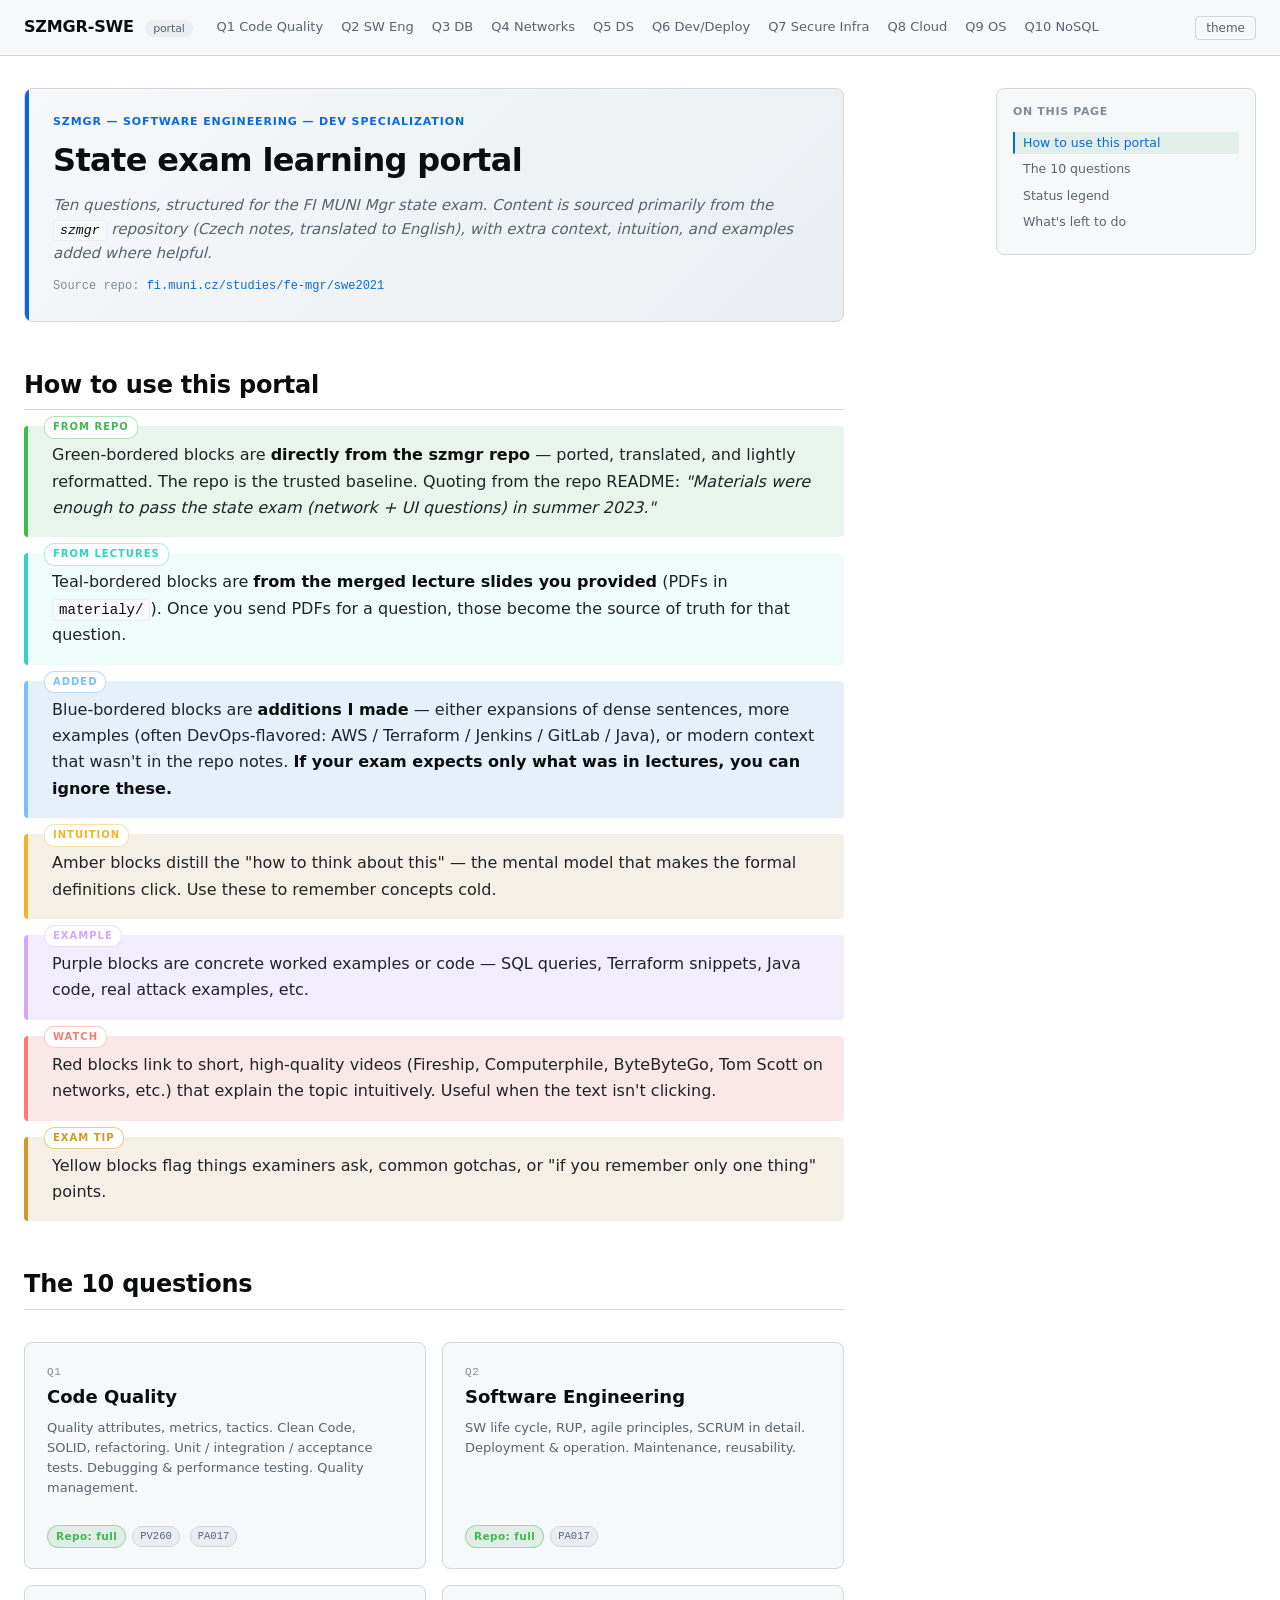
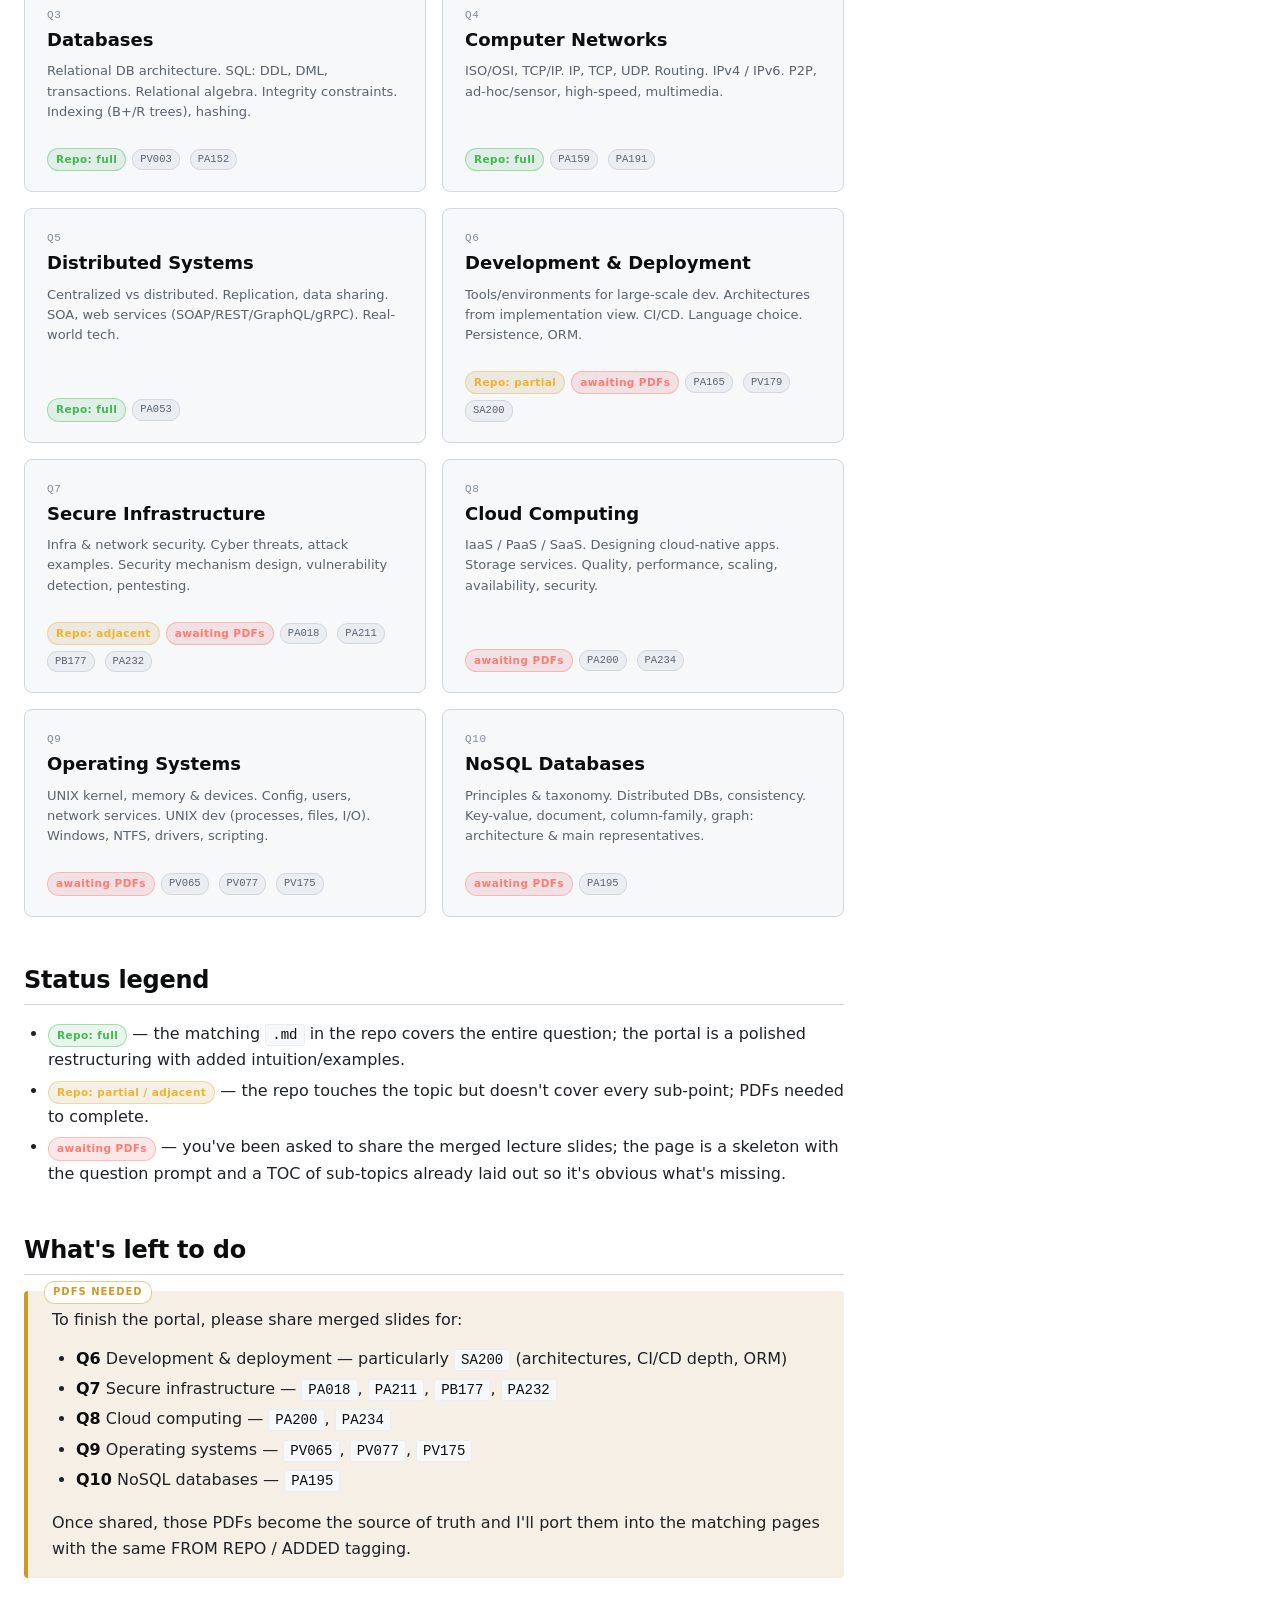
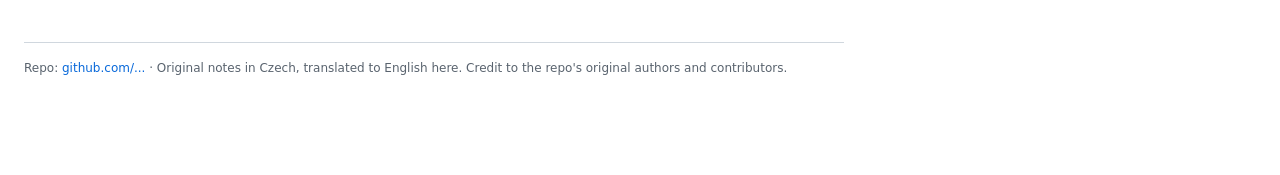
==== index.html @ dc1b9bb8 "Initial portal" ====
<!doctype html>
<html lang="en">
<head>
  <meta charset="utf-8">
  <meta name="viewport" content="width=device-width, initial-scale=1">
  <title>SZMGR-SWE — State Exam Learning Portal</title>
  <link rel="stylesheet" href="assets/style.css">
</head>
<body>

<header class="topnav">
  <div class="topnav-inner">
    <a href="index.html" class="brand">SZMGR-SWE <span class="brand-tag">portal</span></a>
    <nav>
      <a href="01-code-quality.html">Q1 Code Quality</a>
      <a href="02-software-engineering.html">Q2 SW Eng</a>
      <a href="03-databases.html">Q3 DB</a>
      <a href="04-networks.html">Q4 Networks</a>
      <a href="05-distributed-systems.html">Q5 DS</a>
      <a href="06-development-deployment.html">Q6 Dev/Deploy</a>
      <a href="07-secure-infrastructure.html">Q7 Secure Infra</a>
      <a href="08-cloud.html">Q8 Cloud</a>
      <a href="09-operating-systems.html">Q9 OS</a>
      <a href="10-nosql.html">Q10 NoSQL</a>
    </nav>
    <button class="theme-toggle" title="Toggle theme">theme</button>
  </div>
</header>

<div class="page">
<main>

  <section class="q-hero">
    <div class="q-label">SZMGR — Software Engineering — DEV specialization</div>
    <h1>State exam learning portal</h1>
    <p class="q-text">
      Ten questions, structured for the FI MUNI Mgr state exam.
      Content is sourced primarily from the <code>szmgr</code> repository (Czech notes, translated to English),
      with extra context, intuition, and examples added where helpful.
    </p>
    <div class="q-source">Source repo: <a href="https://www.fi.muni.cz/studies/fe-mgr/swe2021.html">fi.muni.cz/studies/fe-mgr/swe2021</a></div>
  </section>

  <h2>How to use this portal</h2>

  <div class="block from-repo">
    <span class="block-tag">FROM REPO</span>
    <p>Green-bordered blocks are <strong>directly from the szmgr repo</strong> &mdash; ported, translated, and lightly reformatted. The repo is the trusted baseline. Quoting from the repo README: <em>"Materials were enough to pass the state exam (network + UI questions) in summer 2023."</em></p>
  </div>

  <div class="block lectures">
    <span class="block-tag">FROM LECTURES</span>
    <p>Teal-bordered blocks are <strong>from the merged lecture slides you provided</strong> (PDFs in <code>materialy/</code>). Once you send PDFs for a question, those become the source of truth for that question.</p>
  </div>

  <div class="block added">
    <span class="block-tag">ADDED</span>
    <p>Blue-bordered blocks are <strong>additions I made</strong> &mdash; either expansions of dense sentences, more examples (often DevOps-flavored: AWS / Terraform / Jenkins / GitLab / Java), or modern context that wasn't in the repo notes. <strong>If your exam expects only what was in lectures, you can ignore these.</strong></p>
  </div>

  <div class="block intuition">
    <span class="block-tag">INTUITION</span>
    <p>Amber blocks distill the "how to think about this" &mdash; the mental model that makes the formal definitions click. Use these to remember concepts cold.</p>
  </div>

  <div class="block example">
    <span class="block-tag">EXAMPLE</span>
    <p>Purple blocks are concrete worked examples or code &mdash; SQL queries, Terraform snippets, Java code, real attack examples, etc.</p>
  </div>

  <div class="block watch">
    <span class="block-tag">WATCH</span>
    <p>Red blocks link to short, high-quality videos (Fireship, Computerphile, ByteByteGo, Tom Scott on networks, etc.) that explain the topic intuitively. Useful when the text isn't clicking.</p>
  </div>

  <div class="block warn">
    <span class="block-tag">EXAM TIP</span>
    <p>Yellow blocks flag things examiners ask, common gotchas, or "if you remember only one thing" points.</p>
  </div>

  <h2>The 10 questions</h2>

  <div class="cards">

    <a class="card" href="01-code-quality.html">
      <span class="card-num">Q1</span>
      <div class="card-title">Code Quality</div>
      <p class="card-desc">Quality attributes, metrics, tactics. Clean Code, SOLID, refactoring. Unit / integration / acceptance tests. Debugging & performance testing. Quality management.</p>
      <div class="card-meta">
        <span class="badge full">Repo: full</span>
        <span class="course-code">PV260</span>
        <span class="course-code">PA017</span>
      </div>
    </a>

    <a class="card" href="02-software-engineering.html">
      <span class="card-num">Q2</span>
      <div class="card-title">Software Engineering</div>
      <p class="card-desc">SW life cycle, RUP, agile principles, SCRUM in detail. Deployment & operation. Maintenance, reusability.</p>
      <div class="card-meta">
        <span class="badge full">Repo: full</span>
        <span class="course-code">PA017</span>
      </div>
    </a>

    <a class="card" href="03-databases.html">
      <span class="card-num">Q3</span>
      <div class="card-title">Databases</div>
      <p class="card-desc">Relational DB architecture. SQL: DDL, DML, transactions. Relational algebra. Integrity constraints. Indexing (B+/R trees), hashing.</p>
      <div class="card-meta">
        <span class="badge full">Repo: full</span>
        <span class="course-code">PV003</span>
        <span class="course-code">PA152</span>
      </div>
    </a>

    <a class="card" href="04-networks.html">
      <span class="card-num">Q4</span>
      <div class="card-title">Computer Networks</div>
      <p class="card-desc">ISO/OSI, TCP/IP. IP, TCP, UDP. Routing. IPv4 / IPv6. P2P, ad-hoc/sensor, high-speed, multimedia.</p>
      <div class="card-meta">
        <span class="badge full">Repo: full</span>
        <span class="course-code">PA159</span>
        <span class="course-code">PA191</span>
      </div>
    </a>

    <a class="card" href="05-distributed-systems.html">
      <span class="card-num">Q5</span>
      <div class="card-title">Distributed Systems</div>
      <p class="card-desc">Centralized vs distributed. Replication, data sharing. SOA, web services (SOAP/REST/GraphQL/gRPC). Real-world tech.</p>
      <div class="card-meta">
        <span class="badge full">Repo: full</span>
        <span class="course-code">PA053</span>
      </div>
    </a>

    <a class="card" href="06-development-deployment.html">
      <span class="card-num">Q6</span>
      <div class="card-title">Development & Deployment</div>
      <p class="card-desc">Tools/environments for large-scale dev. Architectures from implementation view. CI/CD. Language choice. Persistence, ORM.</p>
      <div class="card-meta">
        <span class="badge partial">Repo: partial</span>
        <span class="badge pdf">awaiting PDFs</span>
        <span class="course-code">PA165</span>
        <span class="course-code">PV179</span>
        <span class="course-code">SA200</span>
      </div>
    </a>

    <a class="card" href="07-secure-infrastructure.html">
      <span class="card-num">Q7</span>
      <div class="card-title">Secure Infrastructure</div>
      <p class="card-desc">Infra & network security. Cyber threats, attack examples. Security mechanism design, vulnerability detection, pentesting.</p>
      <div class="card-meta">
        <span class="badge partial">Repo: adjacent</span>
        <span class="badge pdf">awaiting PDFs</span>
        <span class="course-code">PA018</span>
        <span class="course-code">PA211</span>
        <span class="course-code">PB177</span>
        <span class="course-code">PA232</span>
      </div>
    </a>

    <a class="card" href="08-cloud.html">
      <span class="card-num">Q8</span>
      <div class="card-title">Cloud Computing</div>
      <p class="card-desc">IaaS / PaaS / SaaS. Designing cloud-native apps. Storage services. Quality, performance, scaling, availability, security.</p>
      <div class="card-meta">
        <span class="badge pdf">awaiting PDFs</span>
        <span class="course-code">PA200</span>
        <span class="course-code">PA234</span>
      </div>
    </a>

    <a class="card" href="09-operating-systems.html">
      <span class="card-num">Q9</span>
      <div class="card-title">Operating Systems</div>
      <p class="card-desc">UNIX kernel, memory & devices. Config, users, network services. UNIX dev (processes, files, I/O). Windows, NTFS, drivers, scripting.</p>
      <div class="card-meta">
        <span class="badge pdf">awaiting PDFs</span>
        <span class="course-code">PV065</span>
        <span class="course-code">PV077</span>
        <span class="course-code">PV175</span>
      </div>
    </a>

    <a class="card" href="10-nosql.html">
      <span class="card-num">Q10</span>
      <div class="card-title">NoSQL Databases</div>
      <p class="card-desc">Principles & taxonomy. Distributed DBs, consistency. Key-value, document, column-family, graph: architecture & main representatives.</p>
      <div class="card-meta">
        <span class="badge pdf">awaiting PDFs</span>
        <span class="course-code">PA195</span>
      </div>
    </a>

  </div>

  <h2>Status legend</h2>
  <ul>
    <li><span class="badge full">Repo: full</span> &mdash; the matching <code>.md</code> in the repo covers the entire question; the portal is a polished restructuring with added intuition/examples.</li>
    <li><span class="badge partial">Repo: partial / adjacent</span> &mdash; the repo touches the topic but doesn't cover every sub-point; PDFs needed to complete.</li>
    <li><span class="badge pdf">awaiting PDFs</span> &mdash; you've been asked to share the merged lecture slides; the page is a skeleton with the question prompt and a TOC of sub-topics already laid out so it's obvious what's missing.</li>
  </ul>

  <h2>What's left to do</h2>

  <div class="block warn">
    <span class="block-tag">PDFs needed</span>
    <p>To finish the portal, please share merged slides for:</p>
    <ul>
      <li><strong>Q6</strong> Development &amp; deployment &mdash; particularly <code>SA200</code> (architectures, CI/CD depth, ORM)</li>
      <li><strong>Q7</strong> Secure infrastructure &mdash; <code>PA018</code>, <code>PA211</code>, <code>PB177</code>, <code>PA232</code></li>
      <li><strong>Q8</strong> Cloud computing &mdash; <code>PA200</code>, <code>PA234</code></li>
      <li><strong>Q9</strong> Operating systems &mdash; <code>PV065</code>, <code>PV077</code>, <code>PV175</code></li>
      <li><strong>Q10</strong> NoSQL databases &mdash; <code>PA195</code></li>
    </ul>
    <p>Once shared, those PDFs become the source of truth and I'll port them into the matching pages with the same FROM REPO / ADDED tagging.</p>
  </div>

  <div class="footnote">
    Repo: <a href="https://github.com/">github.com/...</a> &middot; Original notes in Czech, translated to English here. Credit to the repo's original authors and contributors.
  </div>

</main>

<aside class="toc">
  <h4 class="toc-title">On this page</h4>
  <ol></ol>
</aside>
</div>

<script src="assets/script.js"></script>
</body>
</html>
---- assets/style.css ----
/* =========================================================
   SZMGR-SWE Learning Portal — shared stylesheet
   ========================================================= */

:root {
  --bg:           #0d1117;
  --bg-card:      #161b22;
  --bg-elev:      #21262d;
  --bg-code:      #1f2428;
  --border:       #30363d;
  --border-soft:  #21262d;

  --fg:           #c9d1d9;
  --fg-muted:     #8b949e;
  --fg-strong:    #f0f6fc;
  --fg-dim:       #6e7681;

  --accent:       #58a6ff;
  --accent-strong:#1f6feb;

  --repo:         #3fb950;
  --repo-bg:      rgba(63, 185, 80, 0.08);
  --repo-border:  rgba(63, 185, 80, 0.4);

  --added:        #79c0ff;
  --added-bg:     rgba(56, 139, 253, 0.10);
  --added-border: rgba(88, 166, 255, 0.4);

  --lectures:     #2dd4bf;
  --lectures-bg:  rgba(45, 212, 191, 0.08);
  --lectures-border: rgba(45, 212, 191, 0.4);

  --intuition:    #f0b429;
  --intuition-bg: rgba(240, 180, 41, 0.08);
  --intuition-border: rgba(240, 180, 41, 0.4);

  --example:      #d2a8ff;
  --example-bg:   rgba(210, 168, 255, 0.08);
  --example-border: rgba(210, 168, 255, 0.4);

  --watch:        #ff7b72;
  --watch-bg:     rgba(255, 123, 114, 0.08);
  --watch-border: rgba(255, 123, 114, 0.4);

  --warn:         #d29922;
  --warn-bg:      rgba(187, 128, 9, 0.10);
  --warn-border:  rgba(210, 153, 34, 0.5);

  --danger:       #f85149;

  --max-w:        1400px;
  --content-w:    820px;
  --toc-w:        260px;
  --radius:       8px;
  --radius-sm:    4px;
  --font-sans:    -apple-system, BlinkMacSystemFont, 'Segoe UI', system-ui, sans-serif;
  --font-mono:    'JetBrains Mono', 'Cascadia Code', 'Fira Code', Consolas, monospace;
  --shadow:       0 4px 12px rgba(0, 0, 0, 0.5);
}

@media (prefers-color-scheme: light) {
  :root.auto-theme {
    --bg:           #ffffff;
    --bg-card:      #f6f8fa;
    --bg-elev:      #eaeef2;
    --bg-code:      #f6f8fa;
    --border:       #d0d7de;
    --border-soft:  #eaeef2;
    --fg:           #1f2328;
    --fg-muted:     #59636e;
    --fg-strong:    #0c0d0e;
    --fg-dim:       #818b98;
    --accent:       #0969da;
    --accent-strong:#0550ae;
    --repo-bg:      rgba(46, 160, 67, 0.10);
    --added-bg:     rgba(9, 105, 218, 0.10);
    --intuition-bg: rgba(159, 110, 0, 0.10);
    --example-bg:   rgba(130, 80, 223, 0.10);
    --watch-bg:     rgba(207, 34, 46, 0.10);
    --warn-bg:      rgba(154, 103, 0, 0.10);
    --shadow:       0 4px 12px rgba(0, 0, 0, 0.10);
  }
}

* { box-sizing: border-box; }

html { scroll-behavior: smooth; scroll-padding-top: 80px; }

body {
  margin: 0;
  background: var(--bg);
  color: var(--fg);
  font-family: var(--font-sans);
  line-height: 1.65;
  font-size: 16px;
  -webkit-font-smoothing: antialiased;
}

/* ---------- Top navigation ---------- */
.topnav {
  position: sticky; top: 0; z-index: 50;
  background: var(--bg-card);
  border-bottom: 1px solid var(--border);
  backdrop-filter: blur(10px);
}
.topnav-inner {
  max-width: var(--max-w);
  margin: 0 auto;
  padding: 12px 24px;
  display: flex; align-items: center; gap: 24px;
}
.brand {
  font-weight: 700;
  color: var(--fg-strong);
  text-decoration: none;
  font-size: 16px;
  letter-spacing: -0.01em;
}
.brand-tag {
  font-size: 11px;
  color: var(--fg-muted);
  font-weight: 500;
  margin-left: 6px;
  padding: 2px 8px;
  background: var(--bg-elev);
  border-radius: 12px;
}
.topnav nav { display: flex; gap: 18px; flex: 1; flex-wrap: wrap; }
.topnav nav a {
  color: var(--fg-muted);
  text-decoration: none;
  font-size: 13px;
  padding: 4px 0;
  border-bottom: 2px solid transparent;
  transition: color 0.15s, border-color 0.15s;
}
.topnav nav a:hover,
.topnav nav a.active {
  color: var(--accent);
  border-bottom-color: var(--accent);
}
.theme-toggle {
  background: none; border: 1px solid var(--border); color: var(--fg-muted);
  font-size: 12px; padding: 4px 10px; border-radius: var(--radius-sm);
  cursor: pointer; font-family: inherit;
}
.theme-toggle:hover { color: var(--fg-strong); border-color: var(--fg-muted); }

/* ---------- Page layout ---------- */
.page {
  max-width: var(--max-w);
  margin: 0 auto;
  padding: 32px 24px 96px;
  display: grid;
  grid-template-columns: 1fr var(--toc-w);
  gap: 48px;
}
@media (max-width: 1024px) {
  .page { grid-template-columns: 1fr; }
  .toc { display: none; }
}

main { min-width: 0; max-width: var(--content-w); }

/* ---------- TOC ---------- */
.toc {
  position: sticky; top: 80px;
  align-self: start;
  max-height: calc(100vh - 100px);
  overflow-y: auto;
  padding: 16px;
  background: var(--bg-card);
  border: 1px solid var(--border);
  border-radius: var(--radius);
  font-size: 13px;
}
.toc-title {
  font-weight: 600;
  font-size: 11px;
  text-transform: uppercase;
  letter-spacing: 0.06em;
  color: var(--fg-dim);
  margin: 0 0 12px;
}
.toc ol { list-style: none; padding: 0; margin: 0; }
.toc li { margin: 4px 0; }
.toc a {
  color: var(--fg-muted);
  text-decoration: none;
  border-left: 2px solid transparent;
  padding: 2px 8px;
  display: block;
  line-height: 1.4;
  font-size: 12.5px;
}
.toc a:hover { color: var(--fg-strong); border-left-color: var(--border); }
.toc a.active { color: var(--accent); border-left-color: var(--accent); background: var(--repo-bg); }
.toc .toc-l2 { padding-left: 16px; font-size: 12px; }

/* ---------- Headings ---------- */
h1, h2, h3, h4 { color: var(--fg-strong); font-weight: 600; line-height: 1.3; }
h1 { font-size: 32px; margin: 0 0 8px; letter-spacing: -0.02em; }
h2 {
  font-size: 24px;
  margin: 48px 0 16px;
  padding-bottom: 8px;
  border-bottom: 1px solid var(--border);
  letter-spacing: -0.01em;
}
h3 { font-size: 18px; margin: 32px 0 12px; }
h4 { font-size: 15px; margin: 24px 0 8px; color: var(--fg); text-transform: uppercase; letter-spacing: 0.04em; }

p { margin: 0 0 12px; }
a { color: var(--accent); text-decoration: none; border-bottom: 1px solid transparent; }
a:hover { border-bottom-color: var(--accent); }

ul, ol { padding-left: 24px; margin: 0 0 16px; }
li { margin: 4px 0; }
li > ul, li > ol { margin: 4px 0; }

strong { color: var(--fg-strong); font-weight: 600; }
em { color: var(--fg); }

hr { border: none; border-top: 1px solid var(--border); margin: 32px 0; }

/* ---------- Page hero / question quote ---------- */
.q-hero {
  background: linear-gradient(135deg, var(--bg-card), var(--bg-elev));
  border: 1px solid var(--border);
  border-radius: var(--radius);
  padding: 24px 28px;
  margin: 0 0 32px;
  position: relative;
  overflow: hidden;
}
.q-hero::before {
  content: ''; position: absolute; left: 0; top: 0; bottom: 0;
  width: 4px; background: var(--accent);
}
.q-hero .q-label {
  font-size: 11px;
  text-transform: uppercase;
  letter-spacing: 0.08em;
  color: var(--accent);
  font-weight: 700;
  margin-bottom: 8px;
}
.q-hero h1 { margin: 0 0 12px; }
.q-hero .q-text {
  color: var(--fg-muted);
  font-style: italic;
  font-size: 15px;
  line-height: 1.6;
}
.q-hero .q-source {
  margin-top: 12px;
  font-size: 12px;
  color: var(--fg-dim);
  font-family: var(--font-mono);
}

/* ---------- Tagged content blocks ---------- */
.block {
  position: relative;
  border-left: 4px solid;
  border-radius: var(--radius-sm);
  padding: 16px 20px 16px 24px;
  margin: 16px 0;
  background: var(--bg-card);
}
.block-tag {
  position: absolute;
  top: -10px;
  left: 16px;
  font-size: 10px;
  font-weight: 700;
  letter-spacing: 0.1em;
  text-transform: uppercase;
  padding: 2px 8px;
  border-radius: 10px;
  background: var(--bg);
  border: 1px solid;
}
.block.from-repo {
  border-left-color: var(--repo);
  background: var(--repo-bg);
}
.block.from-repo .block-tag {
  color: var(--repo);
  border-color: var(--repo-border);
}
.block.added {
  border-left-color: var(--added);
  background: var(--added-bg);
}
.block.added .block-tag {
  color: var(--added);
  border-color: var(--added-border);
}
.block.lectures {
  border-left-color: var(--lectures);
  background: var(--lectures-bg);
}
.block.lectures .block-tag {
  color: var(--lectures);
  border-color: var(--lectures-border);
}
.block.intuition {
  border-left-color: var(--intuition);
  background: var(--intuition-bg);
}
.block.intuition .block-tag {
  color: var(--intuition);
  border-color: var(--intuition-border);
}
.block.example {
  border-left-color: var(--example);
  background: var(--example-bg);
}
.block.example .block-tag {
  color: var(--example);
  border-color: var(--example-border);
}
.block.watch {
  border-left-color: var(--watch);
  background: var(--watch-bg);
}
.block.watch .block-tag {
  color: var(--watch);
  border-color: var(--watch-border);
}
.block.warn {
  border-left-color: var(--warn);
  background: var(--warn-bg);
}
.block.warn .block-tag {
  color: var(--warn);
  border-color: var(--warn-border);
}

.block p:last-child { margin-bottom: 0; }
.block ul:last-child, .block ol:last-child { margin-bottom: 0; }

/* Inline tags within paragraphs */
.tag {
  display: inline-block;
  font-size: 10px;
  font-weight: 700;
  letter-spacing: 0.08em;
  text-transform: uppercase;
  padding: 1px 6px;
  border-radius: 10px;
  border: 1px solid;
  vertical-align: middle;
  margin-right: 6px;
}
.tag.from-repo { color: var(--repo); border-color: var(--repo-border); background: var(--repo-bg); }
.tag.added     { color: var(--added); border-color: var(--added-border); background: var(--added-bg); }
.tag.lectures  { color: var(--lectures); border-color: var(--lectures-border); background: var(--lectures-bg); }

/* ---------- Code blocks ---------- */
code {
  font-family: var(--font-mono);
  background: var(--bg-code);
  padding: 2px 6px;
  border-radius: 3px;
  font-size: 0.88em;
  color: var(--fg-strong);
  border: 1px solid var(--border-soft);
}
pre {
  background: var(--bg-code);
  border: 1px solid var(--border);
  border-radius: var(--radius);
  padding: 14px 18px;
  overflow-x: auto;
  font-family: var(--font-mono);
  font-size: 13.5px;
  line-height: 1.5;
  margin: 12px 0;
}
pre code {
  background: transparent;
  border: none;
  padding: 0;
  font-size: inherit;
  color: var(--fg);
}
/* simple syntax cues */
.sql-kw, .kw     { color: #ff7b72; font-weight: 600; }
.sql-fn, .fn     { color: #d2a8ff; }
.sql-str, .str   { color: #a5d6ff; }
.sql-num, .num   { color: #79c0ff; }
.sql-com, .com   { color: var(--fg-dim); font-style: italic; }
.type            { color: #ffa657; }
.var             { color: #ffa657; }

/* ---------- Tables ---------- */
table {
  width: 100%;
  border-collapse: collapse;
  margin: 16px 0;
  font-size: 14px;
}
th, td {
  text-align: left;
  padding: 8px 12px;
  border-bottom: 1px solid var(--border);
}
th {
  background: var(--bg-elev);
  font-weight: 600;
  color: var(--fg-strong);
  font-size: 13px;
}
tr:hover td { background: var(--bg-card); }

/* ---------- Figures and diagrams ---------- */
figure {
  margin: 20px 0;
  background: var(--bg-card);
  border: 1px solid var(--border);
  border-radius: var(--radius);
  padding: 16px;
  text-align: center;
}
figure img { max-width: 100%; height: auto; border-radius: var(--radius-sm); }
figcaption {
  margin-top: 10px;
  font-size: 12px;
  color: var(--fg-muted);
  font-style: italic;
}

.diagram {
  font-family: var(--font-mono);
  font-size: 12.5px;
  line-height: 1.4;
  background: var(--bg-code);
  border: 1px solid var(--border);
  border-radius: var(--radius);
  padding: 16px 20px;
  margin: 16px 0;
  overflow-x: auto;
  white-space: pre;
  color: var(--fg);
}

/* ---------- Landing-page question cards ---------- */
.cards {
  display: grid;
  grid-template-columns: repeat(auto-fill, minmax(320px, 1fr));
  gap: 16px;
  margin: 32px 0;
}
.card {
  background: var(--bg-card);
  border: 1px solid var(--border);
  border-radius: var(--radius);
  padding: 20px 22px;
  text-decoration: none;
  color: var(--fg);
  transition: transform 0.15s, border-color 0.15s, box-shadow 0.15s;
  position: relative;
  display: flex; flex-direction: column;
  min-height: 200px;
}
.card:hover {
  transform: translateY(-2px);
  border-color: var(--accent);
  box-shadow: var(--shadow);
}
.card-num {
  font-family: var(--font-mono);
  font-size: 11px;
  color: var(--fg-dim);
  letter-spacing: 0.06em;
}
.card-title {
  font-size: 18px;
  font-weight: 600;
  color: var(--fg-strong);
  margin: 4px 0 10px;
  line-height: 1.3;
}
.card-desc {
  font-size: 13px;
  color: var(--fg-muted);
  line-height: 1.55;
  flex: 1;
}
.card-meta {
  display: flex; gap: 6px; align-items: center;
  margin-top: 14px;
  flex-wrap: wrap;
}
.badge {
  display: inline-block;
  padding: 2px 8px;
  border-radius: 12px;
  font-size: 10.5px;
  font-weight: 600;
  letter-spacing: 0.04em;
  border: 1px solid;
}
.badge.full    { color: var(--repo); border-color: var(--repo-border); background: var(--repo-bg); }
.badge.partial { color: var(--intuition); border-color: var(--intuition-border); background: var(--intuition-bg); }
.badge.pdf     { color: var(--watch); border-color: var(--watch-border); background: var(--watch-bg); }
.badge.course  { color: var(--fg-muted); border-color: var(--border); background: var(--bg-elev); font-family: var(--font-mono); }

/* ---------- Sub-topic checklist ---------- */
.subtopic-list {
  list-style: none;
  padding: 0;
  margin: 0;
  display: grid;
  grid-template-columns: repeat(auto-fill, minmax(220px, 1fr));
  gap: 6px;
}
.subtopic-list li {
  font-size: 12px;
  color: var(--fg-muted);
  padding: 4px 8px;
  background: var(--bg-elev);
  border-radius: var(--radius-sm);
  font-family: var(--font-mono);
}
.subtopic-list li::before {
  content: '▸ ';
  color: var(--accent);
  font-weight: bold;
}

/* ---------- Definition list ---------- */
dl.def-list { margin: 16px 0; }
dl.def-list dt {
  font-weight: 600;
  color: var(--fg-strong);
  margin-top: 12px;
  font-family: var(--font-mono);
  font-size: 14px;
}
dl.def-list dd {
  margin-left: 16px;
  color: var(--fg);
  font-size: 14px;
}

/* ---------- Acronym hover ---------- */
abbr[title] {
  border-bottom: 1px dotted var(--fg-muted);
  cursor: help;
  text-decoration: none;
}

/* ---------- Anchors ---------- */
.anchor {
  color: var(--fg-dim);
  margin-left: 8px;
  opacity: 0;
  transition: opacity 0.15s;
  font-weight: 400;
  font-size: 0.7em;
}
h2:hover .anchor, h3:hover .anchor { opacity: 1; }

/* ---------- Print ---------- */
@media print {
  .topnav, .toc { display: none; }
  .page { grid-template-columns: 1fr; padding: 0; }
  body { background: white; color: black; font-size: 11pt; }
  .block { break-inside: avoid; }
  a { color: black; text-decoration: underline; }
}

/* ---------- Misc ---------- */
.kbd {
  font-family: var(--font-mono);
  font-size: 11px;
  background: var(--bg-elev);
  border: 1px solid var(--border);
  border-bottom-width: 2px;
  border-radius: 3px;
  padding: 1px 6px;
  color: var(--fg-strong);
}

.footnote {
  font-size: 12px;
  color: var(--fg-muted);
  border-top: 1px solid var(--border);
  margin-top: 64px;
  padding-top: 16px;
}

.placeholder-banner {
  background: var(--warn-bg);
  border: 1px solid var(--warn-border);
  border-radius: var(--radius);
  padding: 16px 20px;
  margin: 16px 0 24px;
  color: var(--fg);
}
.placeholder-banner strong { color: var(--warn); }

/* small inline pill for course codes */
.course-code {
  display: inline-block;
  font-family: var(--font-mono);
  font-size: 10.5px;
  padding: 1px 7px;
  background: var(--bg-elev);
  border: 1px solid var(--border);
  border-radius: 10px;
  color: var(--fg-muted);
  margin-right: 4px;
}
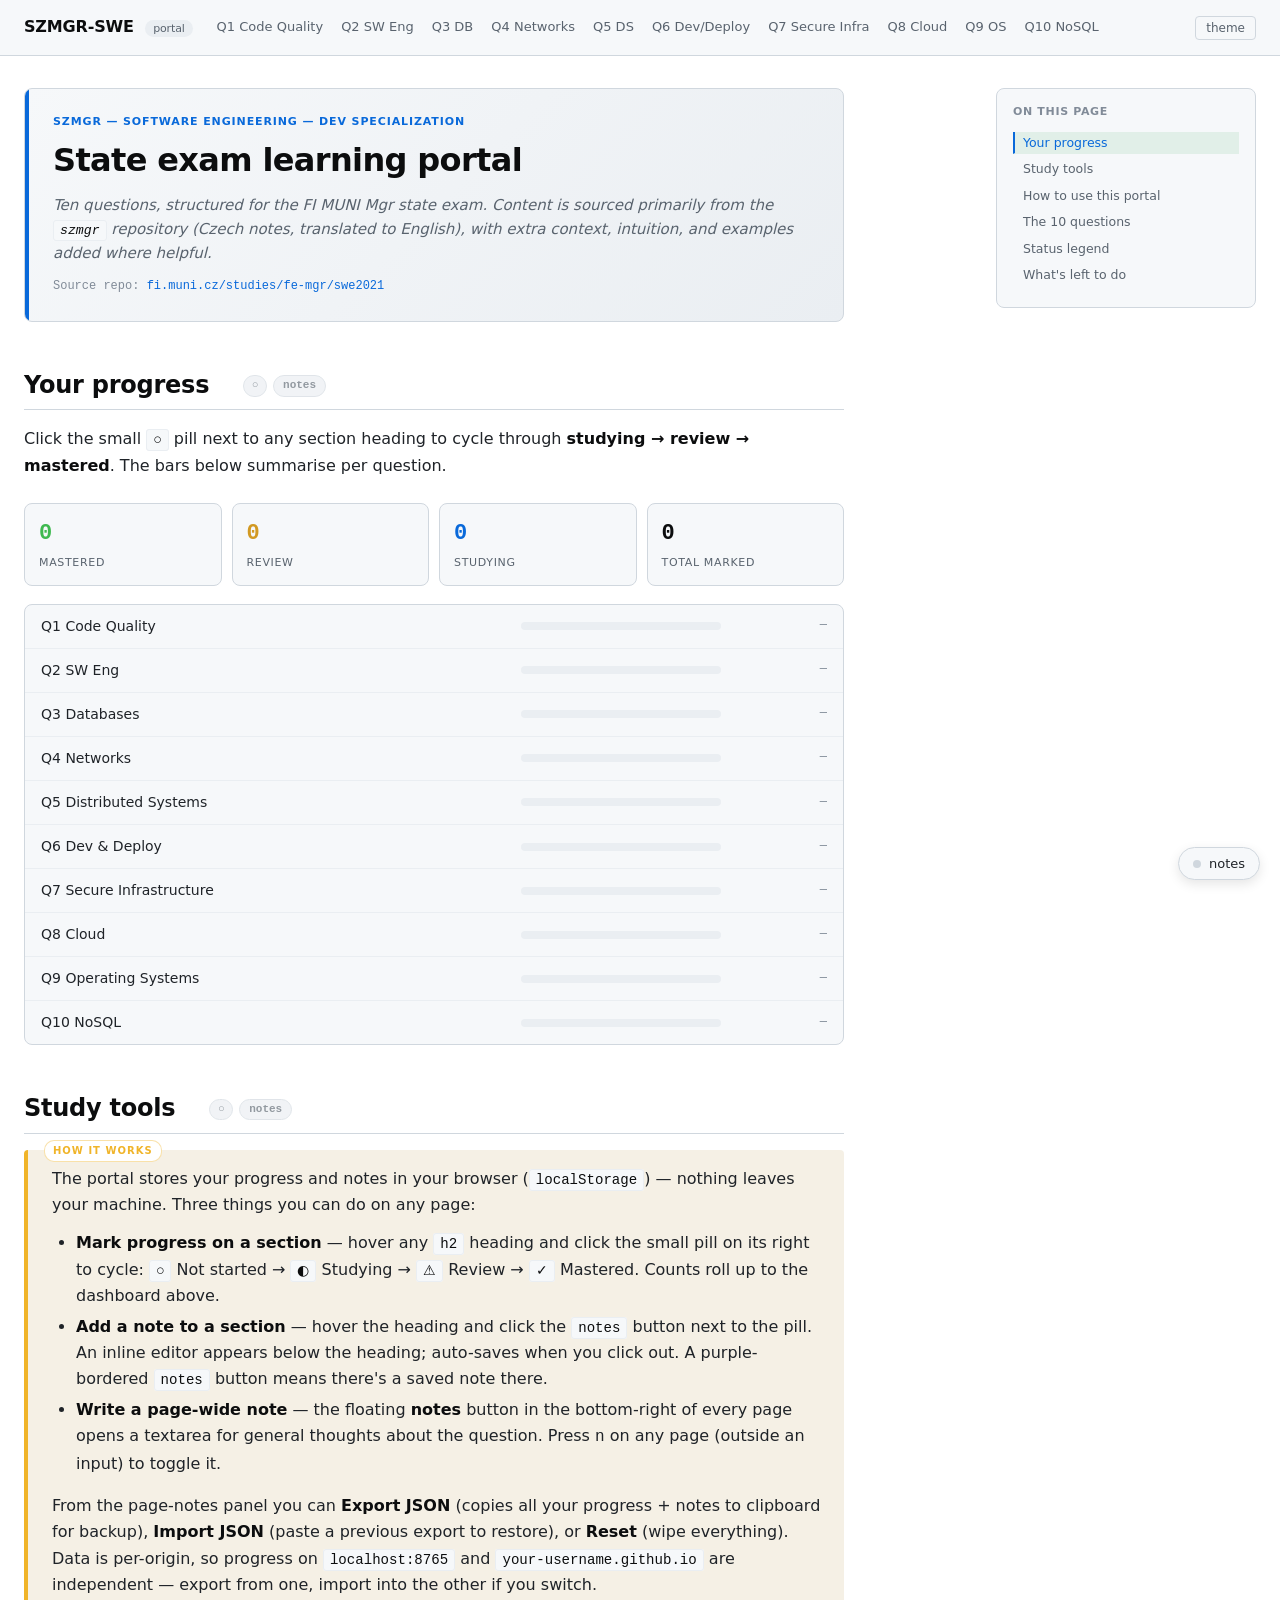
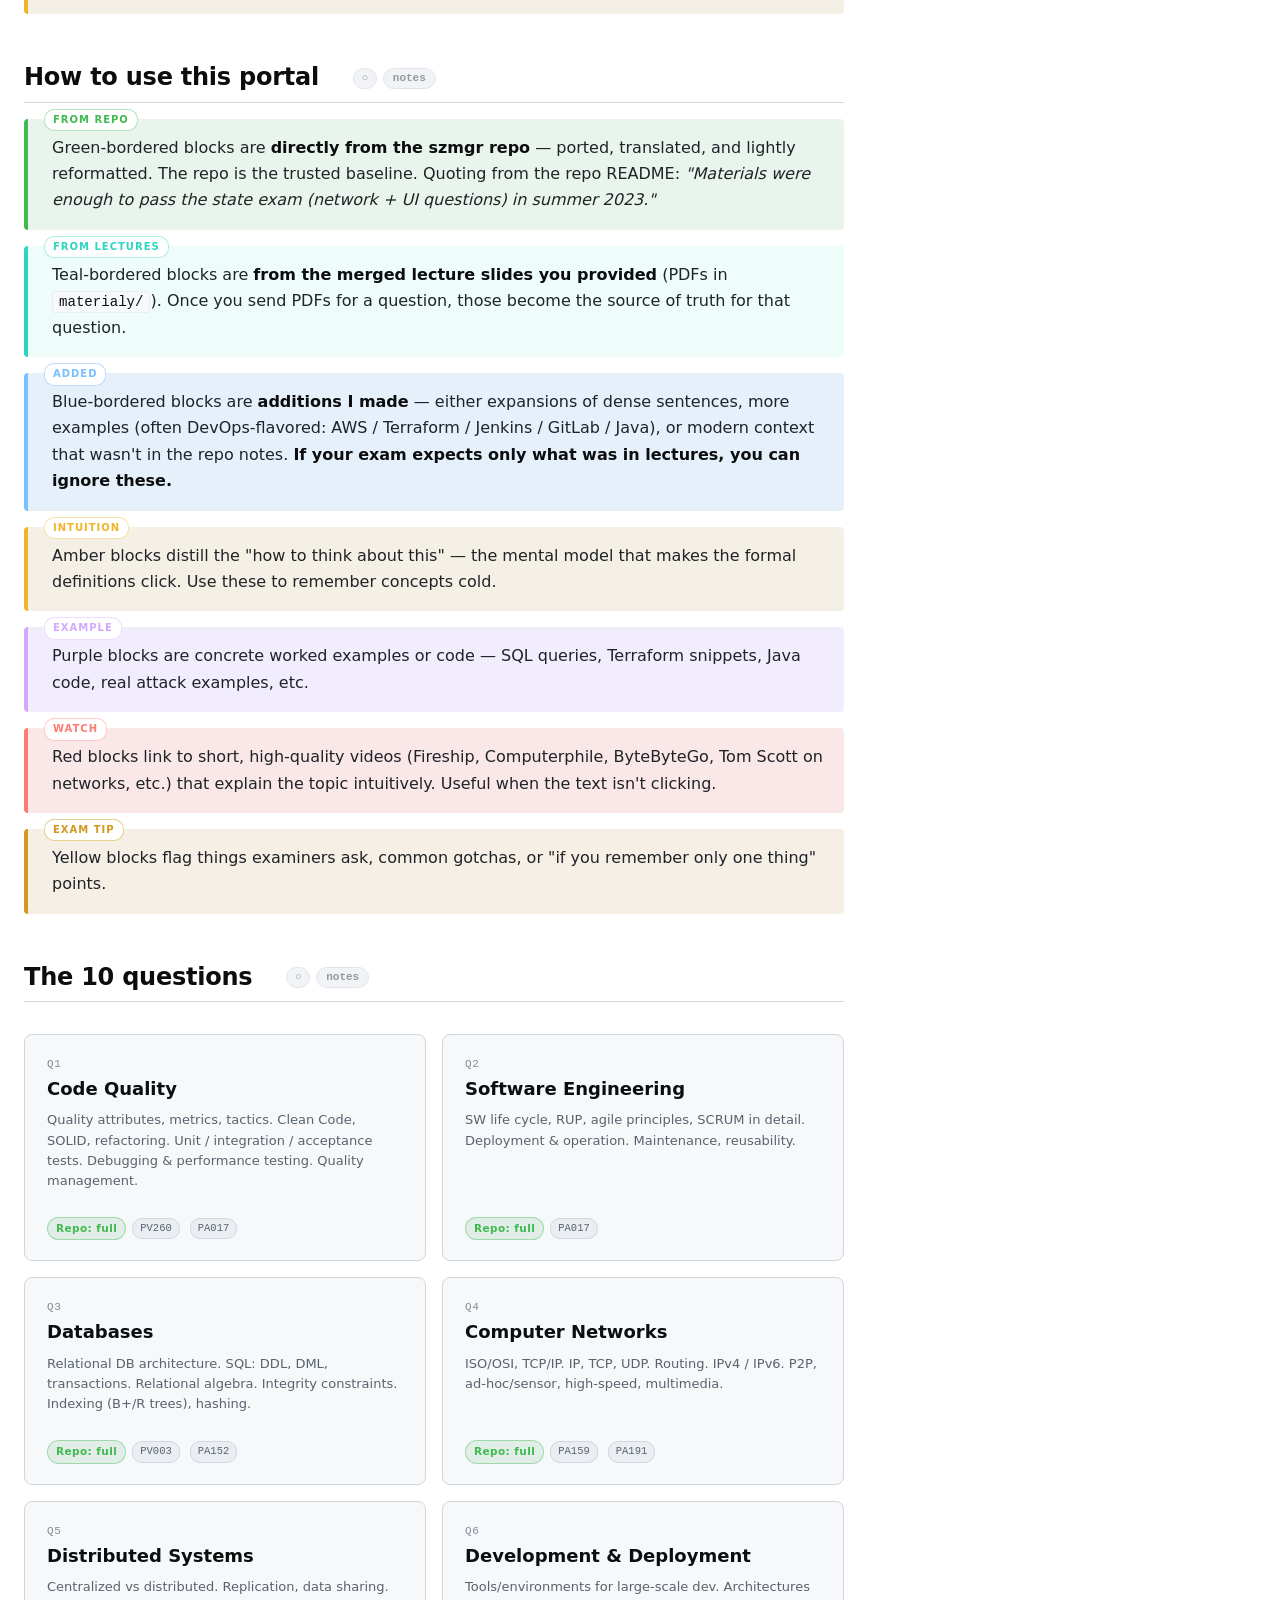
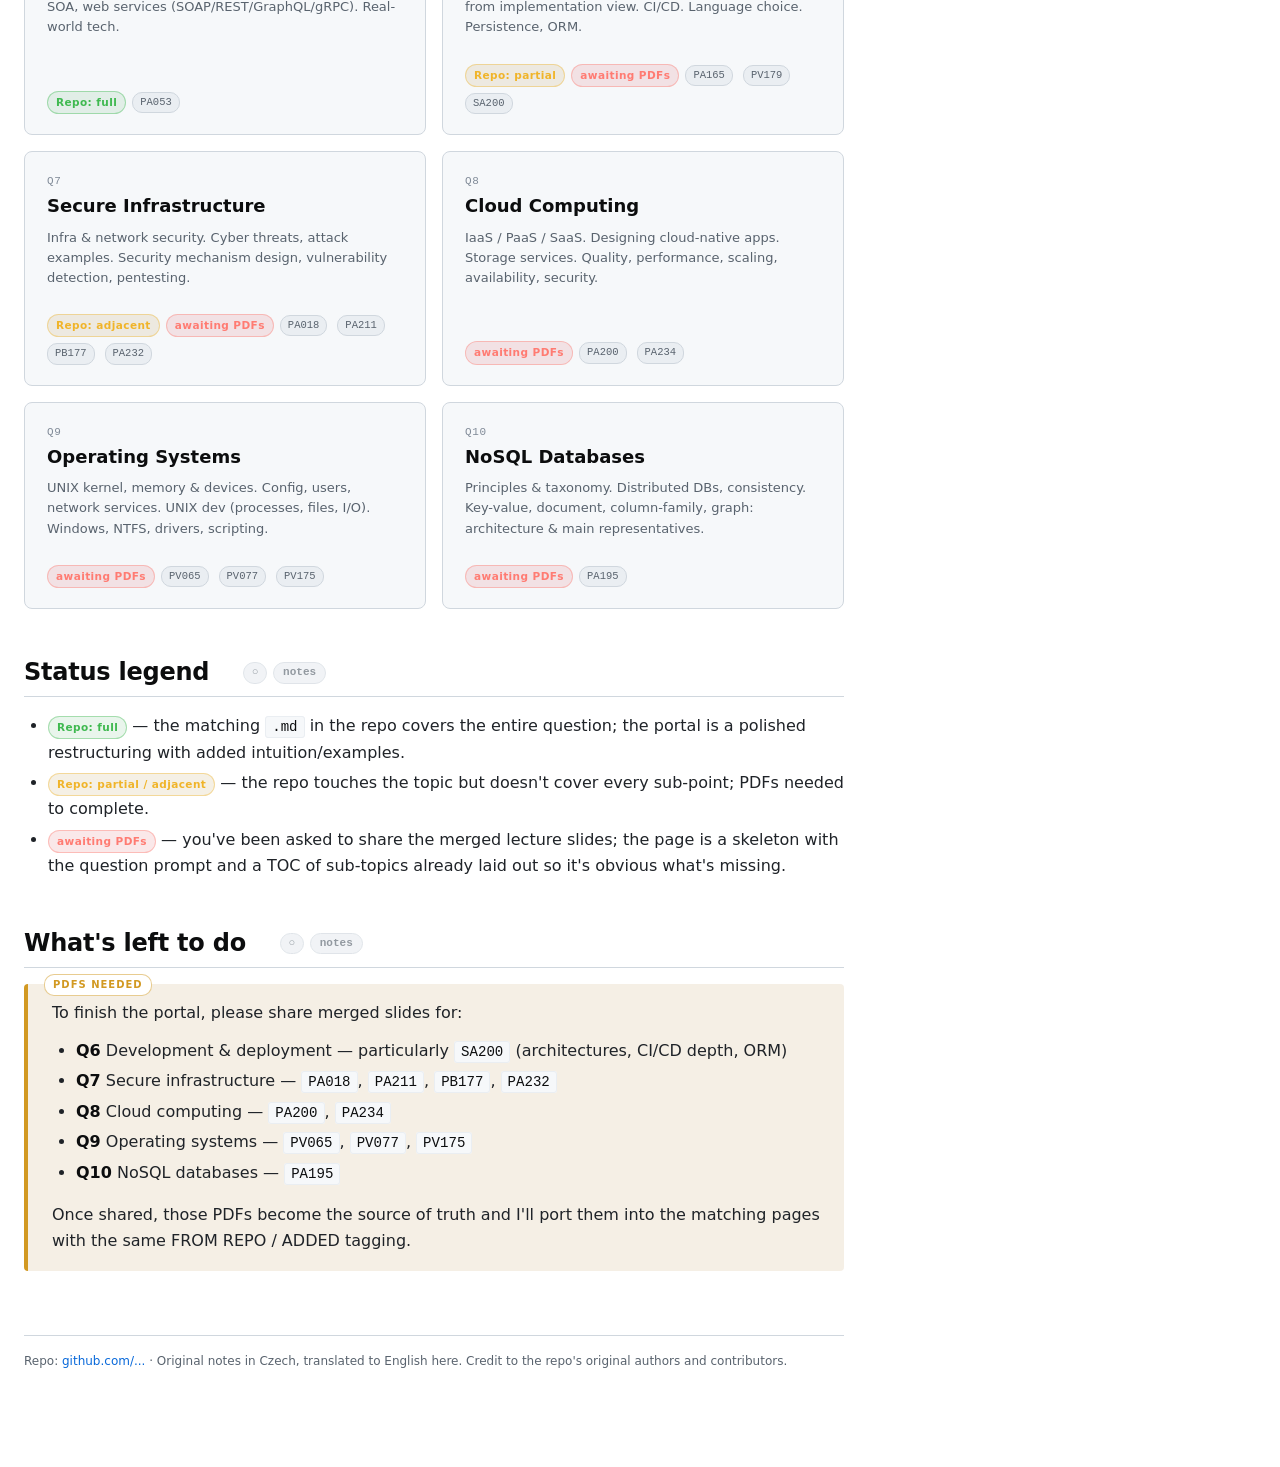
==== commit be085de8: "notes functionality" ====
--- a/index.html
+++ b/index.html
@@ -41,6 +41,24 @@
     <div class="q-source">Source repo: <a href="https://www.fi.muni.cz/studies/fe-mgr/swe2021.html">fi.muni.cz/studies/fe-mgr/swe2021</a></div>
   </section>
 
+  <h2>Your progress</h2>
+  <p>Click the small <code>○</code> pill next to any section heading to cycle through <strong>studying → review → mastered</strong>. The bars below summarise per question.</p>
+  <div id="progress-dashboard">
+    <p style="color: var(--fg-muted); font-size: 13px;">Loading…</p>
+  </div>
+
+  <h2>Study tools</h2>
+  <div class="block intuition">
+    <span class="block-tag">HOW IT WORKS</span>
+    <p>The portal stores your progress and notes in your browser (<code>localStorage</code>) — nothing leaves your machine. Three things you can do on any page:</p>
+    <ul>
+      <li><strong>Mark progress on a section</strong> — hover any <code>h2</code> heading and click the small pill on its right to cycle: <code>○</code> Not started → <code>◐</code> Studying → <code>⚠</code> Review → <code>✓</code> Mastered. Counts roll up to the dashboard above.</li>
+      <li><strong>Add a note to a section</strong> — hover the heading and click the <code>notes</code> button next to the pill. An inline editor appears below the heading; auto-saves when you click out. A purple-bordered <code>notes</code> button means there's a saved note there.</li>
+      <li><strong>Write a page-wide note</strong> — the floating <strong>notes</strong> button in the bottom-right of every page opens a textarea for general thoughts about the question. Press <kbd>n</kbd> on any page (outside an input) to toggle it.</li>
+    </ul>
+    <p>From the page-notes panel you can <strong>Export JSON</strong> (copies all your progress + notes to clipboard for backup), <strong>Import JSON</strong> (paste a previous export to restore), or <strong>Reset</strong> (wipe everything). Data is per-origin, so progress on <code>localhost:8765</code> and <code>your-username.github.io</code> are independent — export from one, import into the other if you switch.</p>
+  </div>
+
   <h2>How to use this portal</h2>
 
   <div class="block from-repo">
@@ -232,5 +250,6 @@
 </div>
 
 <script src="assets/script.js"></script>
+<script src="assets/study.js"></script>
 </body>
 </html>
--- a/assets/style.css
+++ b/assets/style.css
@@ -603,6 +603,355 @@
 }
 .placeholder-banner strong { color: var(--warn); }
 
+/* ============================================================
+   STUDY TRACKER (study.js)
+   ============================================================ */
+
+/* Per-section controls injected at the end of each h2 ---------- */
+.study-controls {
+  display: inline-flex;
+  gap: 6px;
+  margin-left: 12px;
+  vertical-align: middle;
+  opacity: 0.65;
+  transition: opacity 0.15s;
+}
+h2:hover .study-controls { opacity: 1; }
+.study-pill, .study-note-btn {
+  background: var(--bg-elev);
+  border: 1px solid var(--border);
+  color: var(--fg-muted);
+  font-family: var(--font-mono);
+  font-size: 11px;
+  font-weight: 600;
+  padding: 2px 9px;
+  border-radius: 12px;
+  cursor: pointer;
+  line-height: 1.4;
+  transition: transform 0.15s, background 0.15s, color 0.15s, border-color 0.15s;
+}
+.study-pill { min-width: 24px; text-align: center; padding: 2px 7px; }
+.study-pill:hover, .study-note-btn:hover {
+  color: var(--fg-strong);
+  border-color: var(--fg-muted);
+}
+.study-pill[data-status="studying"] { color: var(--accent); border-color: var(--accent); background: rgba(88,166,255,0.10); }
+.study-pill[data-status="review"]   { color: var(--warn);   border-color: var(--warn-border); background: var(--warn-bg); }
+.study-pill[data-status="mastered"] { color: var(--repo);   border-color: var(--repo-border); background: var(--repo-bg); }
+.study-pill.pulse { animation: study-pulse 0.4s ease-out; }
+@keyframes study-pulse {
+  0%   { transform: scale(1); }
+  50%  { transform: scale(1.25); }
+  100% { transform: scale(1); }
+}
+.study-note-btn.has-note {
+  color: var(--example);
+  border-color: var(--example-border);
+  background: var(--example-bg);
+}
+
+/* Per-section notes editor (inserted just after the h2) -------- */
+.section-note {
+  max-height: 0;
+  overflow: hidden;
+  opacity: 0;
+  border-left: 3px solid var(--example);
+  background: var(--example-bg);
+  border-radius: var(--radius-sm);
+  margin: 0;
+  transition: max-height 0.2s, opacity 0.2s, margin 0.2s, padding 0.2s;
+  padding: 0 16px;
+}
+.section-note.open {
+  max-height: 320px;
+  opacity: 1;
+  padding: 12px 16px;
+  margin: 8px 0 16px;
+}
+.section-note-head {
+  display: flex;
+  justify-content: space-between;
+  align-items: center;
+  font-size: 11px;
+  color: var(--fg-muted);
+  margin-bottom: 8px;
+  text-transform: uppercase;
+  letter-spacing: 0.06em;
+}
+.section-note-close {
+  background: none;
+  border: none;
+  color: var(--fg-muted);
+  cursor: pointer;
+  font-size: 18px;
+  line-height: 1;
+  padding: 0 6px;
+}
+.section-note-close:hover { color: var(--fg-strong); }
+.section-note textarea {
+  width: 100%;
+  min-height: 90px;
+  background: var(--bg);
+  border: 1px solid var(--border);
+  border-radius: var(--radius-sm);
+  color: var(--fg);
+  font-family: var(--font-mono);
+  font-size: 13.5px;
+  padding: 10px 12px;
+  resize: vertical;
+}
+.section-note textarea:focus {
+  outline: none;
+  border-color: var(--example);
+  box-shadow: 0 0 0 2px var(--example-bg);
+}
+
+/* Floating page-notes dock (bottom-right) ---------------------- */
+.page-notes-dock {
+  position: fixed;
+  right: 20px;
+  bottom: 20px;
+  z-index: 100;
+  display: flex;
+  flex-direction: column;
+  align-items: flex-end;
+  gap: 10px;
+}
+.page-notes-toggle {
+  background: var(--bg-card);
+  border: 1px solid var(--border);
+  color: var(--fg);
+  padding: 8px 14px;
+  border-radius: 22px;
+  font-family: var(--font-sans);
+  font-size: 13px;
+  cursor: pointer;
+  box-shadow: var(--shadow);
+  display: flex;
+  align-items: center;
+  gap: 8px;
+}
+.page-notes-toggle:hover {
+  border-color: var(--accent);
+  color: var(--fg-strong);
+}
+.page-notes-toggle .dot {
+  width: 8px; height: 8px;
+  border-radius: 50%;
+  background: var(--border);
+}
+.page-notes-toggle .dot.has-content { background: var(--example); }
+.page-notes-panel {
+  background: var(--bg-card);
+  border: 1px solid var(--border);
+  border-radius: var(--radius);
+  padding: 16px;
+  box-shadow: var(--shadow);
+  width: 380px;
+  max-width: calc(100vw - 40px);
+}
+.page-notes-head {
+  display: flex;
+  justify-content: space-between;
+  align-items: center;
+  margin-bottom: 10px;
+  color: var(--fg-strong);
+}
+.page-notes-close {
+  background: none; border: none; cursor: pointer;
+  color: var(--fg-muted); font-size: 20px; line-height: 1;
+}
+.page-notes-close:hover { color: var(--fg-strong); }
+.page-notes-textarea {
+  width: 100%;
+  min-height: 180px;
+  background: var(--bg);
+  border: 1px solid var(--border);
+  border-radius: var(--radius-sm);
+  color: var(--fg);
+  font-family: var(--font-mono);
+  font-size: 13.5px;
+  padding: 10px 12px;
+  resize: vertical;
+}
+.page-notes-textarea:focus {
+  outline: none;
+  border-color: var(--accent);
+  box-shadow: 0 0 0 2px var(--repo-bg);
+}
+.page-notes-foot {
+  display: flex;
+  gap: 6px;
+  margin-top: 10px;
+  flex-wrap: wrap;
+}
+.page-notes-foot button {
+  background: var(--bg-elev);
+  border: 1px solid var(--border);
+  color: var(--fg-muted);
+  font-family: var(--font-sans);
+  font-size: 11.5px;
+  padding: 4px 10px;
+  border-radius: var(--radius-sm);
+  cursor: pointer;
+}
+.page-notes-foot button:hover { color: var(--fg-strong); border-color: var(--fg-muted); }
+.page-notes-foot .study-reset { color: var(--danger); }
+.page-notes-foot .study-reset:hover { border-color: var(--danger); }
+
+/* Toast inside the dock ---------------------------------------- */
+.study-toast {
+  position: absolute;
+  bottom: 100%;
+  right: 0;
+  margin-bottom: 8px;
+  background: var(--bg-elev);
+  border: 1px solid var(--accent);
+  color: var(--fg-strong);
+  padding: 8px 14px;
+  border-radius: var(--radius-sm);
+  font-size: 12px;
+  white-space: nowrap;
+  opacity: 0;
+  transform: translateY(6px);
+  transition: opacity 0.2s, transform 0.2s;
+  box-shadow: var(--shadow);
+}
+.study-toast.show { opacity: 1; transform: translateY(0); }
+
+/* ============================================================
+   INDEX-PAGE PROGRESS DASHBOARD
+   ============================================================ */
+#progress-dashboard {
+  margin: 24px 0 32px;
+}
+.dash-totals {
+  display: grid;
+  grid-template-columns: repeat(auto-fit, minmax(110px, 1fr));
+  gap: 10px;
+  margin-bottom: 18px;
+}
+.dash-total {
+  background: var(--bg-card);
+  border: 1px solid var(--border);
+  border-radius: var(--radius);
+  padding: 12px 14px;
+  display: flex;
+  flex-direction: column;
+  gap: 2px;
+}
+.dash-total .n {
+  font-family: var(--font-mono);
+  font-size: 22px;
+  font-weight: 700;
+  color: var(--fg-strong);
+}
+.dash-total .l {
+  font-size: 11px;
+  text-transform: uppercase;
+  letter-spacing: 0.06em;
+  color: var(--fg-muted);
+}
+.dash-total.mastered .n { color: var(--repo); }
+.dash-total.review .n   { color: var(--warn); }
+.dash-total.studying .n { color: var(--accent); }
+.dash-rows {
+  background: var(--bg-card);
+  border: 1px solid var(--border);
+  border-radius: var(--radius);
+  overflow: hidden;
+}
+.dash-row {
+  display: grid;
+  grid-template-columns: 1fr 200px 90px;
+  align-items: center;
+  gap: 16px;
+  padding: 10px 16px;
+  color: var(--fg);
+  text-decoration: none;
+  border-bottom: 1px solid var(--border-soft);
+  transition: background 0.15s;
+}
+.dash-row:last-child { border-bottom: none; }
+.dash-row:hover { background: var(--bg-elev); }
+.dash-row-label {
+  font-weight: 500;
+  font-size: 14px;
+}
+.dash-row-bar {
+  display: flex;
+  height: 8px;
+  background: var(--bg-elev);
+  border-radius: 4px;
+  overflow: hidden;
+}
+.dash-row-bar .seg { height: 100%; display: block; }
+.dash-row-bar .seg.mastered { background: var(--repo); }
+.dash-row-bar .seg.review   { background: var(--warn); }
+.dash-row-bar .seg.studying { background: var(--accent); }
+.dash-row-counts {
+  display: flex;
+  gap: 8px;
+  font-family: var(--font-mono);
+  font-size: 12px;
+  justify-content: flex-end;
+}
+.dash-row-counts .b-mastered { color: var(--repo); }
+.dash-row-counts .b-review   { color: var(--warn); }
+.dash-row-counts .b-studying { color: var(--accent); }
+.dash-row-counts .b-none     { color: var(--fg-dim); }
+@media (max-width: 720px) {
+  .dash-row { grid-template-columns: 1fr; gap: 6px; }
+  .dash-row-bar { width: 100%; }
+}
+
+/* ---------- "Answering the question" exam-answers block ---------- */
+.exam-answers {
+  background: linear-gradient(135deg, var(--bg-card), var(--bg-elev));
+  border: 1px solid var(--border);
+  border-left: 4px solid var(--accent);
+  border-radius: var(--radius);
+  padding: 20px 24px;
+  margin: 20px 0;
+}
+.exam-answers dl { margin: 0; }
+.exam-answers dt {
+  font-family: var(--font-mono);
+  font-size: 13.5px;
+  color: var(--accent);
+  font-weight: 600;
+  margin: 18px 0 6px;
+  padding-left: 14px;
+  border-left: 2px solid var(--accent);
+  line-height: 1.5;
+}
+.exam-answers dt:first-child { margin-top: 0; }
+.exam-answers dt::before {
+  content: '“';
+  margin-right: 2px;
+  color: var(--fg-dim);
+  font-family: var(--font-sans);
+}
+.exam-answers dt::after {
+  content: '”';
+  margin-left: 2px;
+  color: var(--fg-dim);
+  font-family: var(--font-sans);
+}
+.exam-answers dd {
+  margin: 0 0 0 14px;
+  padding: 4px 0 4px 14px;
+  font-size: 14.5px;
+  color: var(--fg);
+  line-height: 1.65;
+}
+.exam-answers dd p { margin: 0 0 8px; }
+.exam-answers dd p:last-child { margin-bottom: 0; }
+.exam-answers dd ul, .exam-answers dd ol { margin: 6px 0; padding-left: 22px; }
+.exam-answers dd li { margin: 2px 0; font-size: 14px; }
+.exam-answers dd strong { color: var(--fg-strong); }
+.exam-answers dd code { font-size: 13px; }
+
 /* small inline pill for course codes */
 .course-code {
   display: inline-block;
